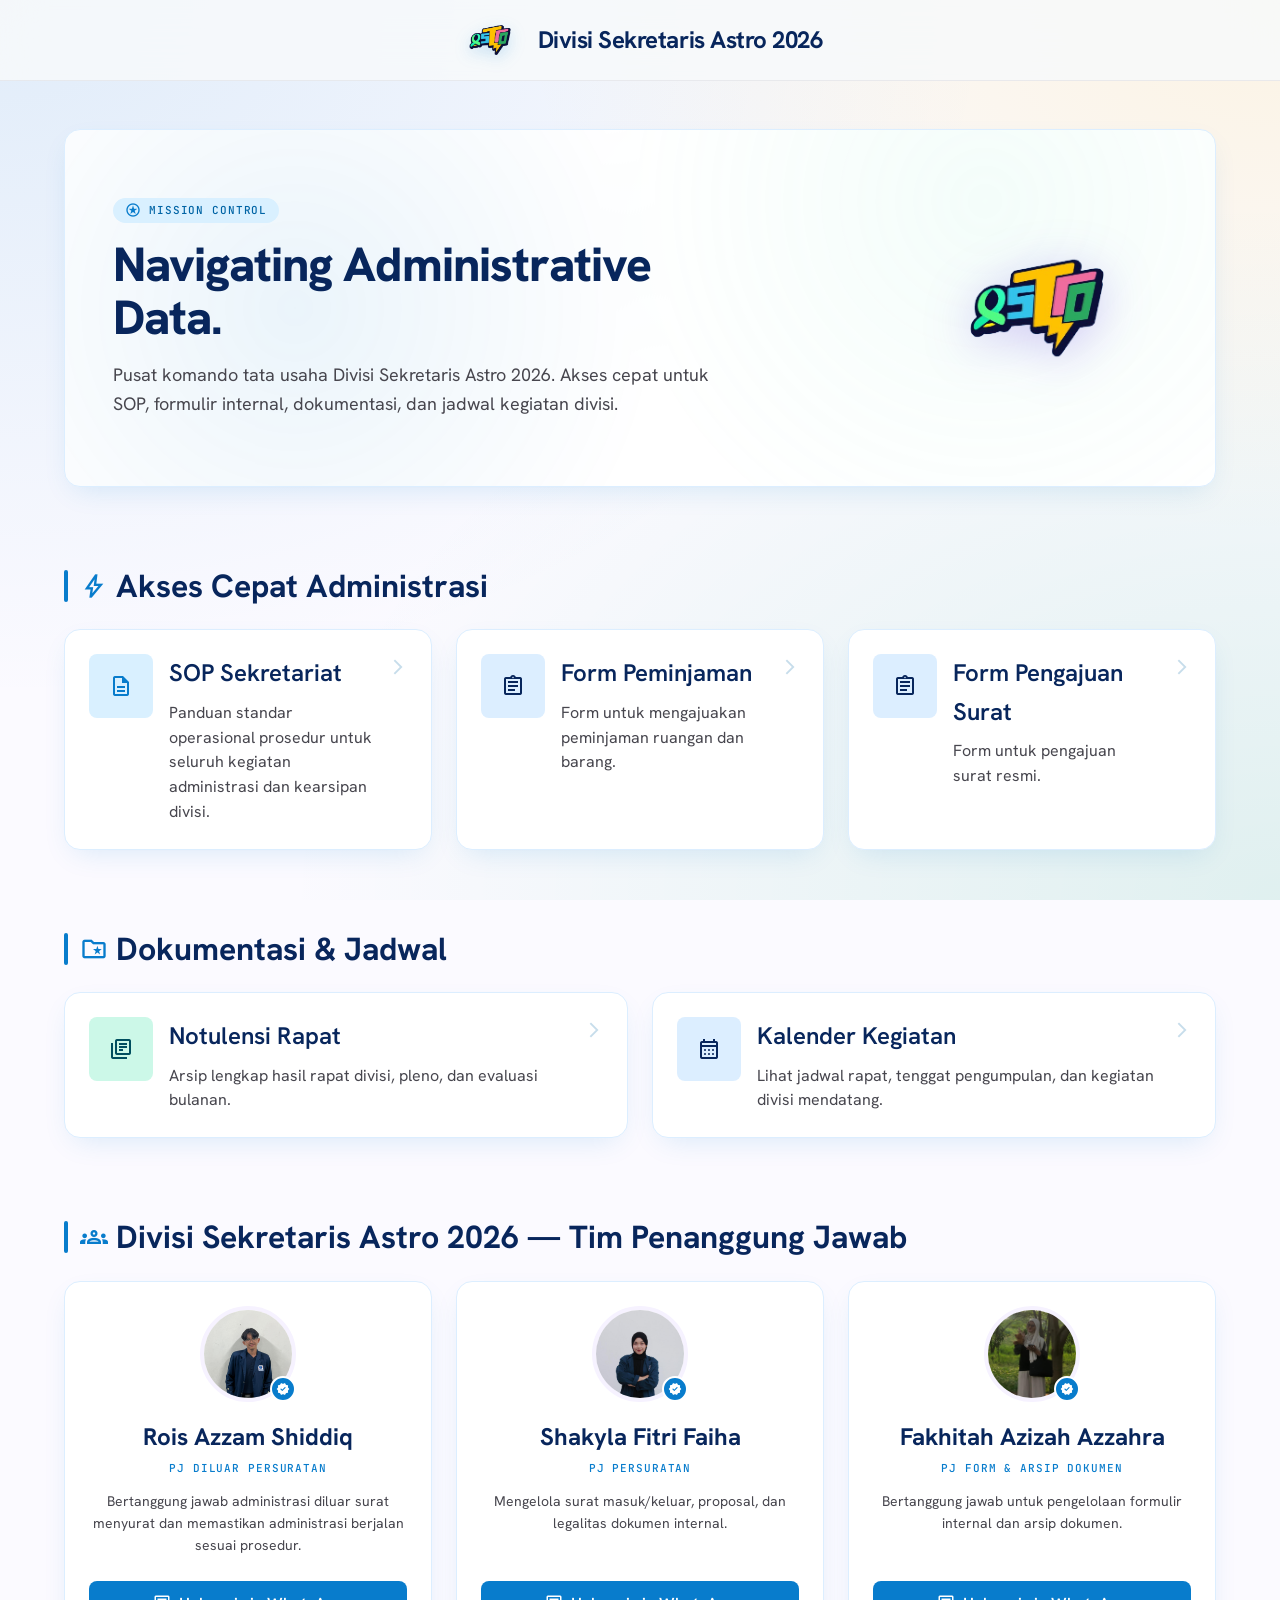
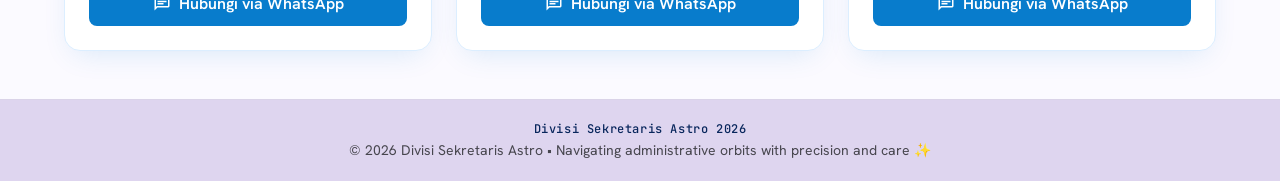
==== index.html @ 70bd90b3 "first commit" ====
<!DOCTYPE html>
<html lang="id">
<head>
  <meta charset="UTF-8">
  <meta name="viewport" content="width=device-width, initial-scale=1.0">

  <!-- SEO Meta -->
  <title>Dashboard Administrasi — Divisi Sekretaris Astro 2026</title>
  <meta name="description" content="Pusat komando tata usaha Divisi Sekretaris Astro 2026. Akses cepat untuk SOP, formulir internal, dokumentasi, dan jadwal kegiatan divisi.">
  <meta name="theme-color" content="#7047eb">

  <!-- Open Graph -->
  <meta property="og:title" content="Dashboard Administrasi — Divisi Sekretaris Astro 2026">
  <meta property="og:description" content="Pusat komando tata usaha Divisi Sekretaris Astro 2026.">
  <meta property="og:type" content="website">

  <!-- Google Fonts -->
  <link rel="preconnect" href="https://fonts.googleapis.com">
  <link rel="preconnect" href="https://fonts.gstatic.com" crossorigin>
  <link href="https://fonts.googleapis.com/css2?family=Hanken+Grotesk:wght@400;500;600;700;800&family=JetBrains+Mono:wght@500&display=swap" rel="stylesheet">
  <link href="https://fonts.googleapis.com/css2?family=Material+Symbols+Outlined:opsz,wght,FILL,GRAD@20..48,100..700,0..1,-50..200&display=swap" rel="stylesheet">

  <!-- Stylesheet -->
  <link rel="stylesheet" href="assets/css/style.css">
</head>
<body>

  <!-- ============================================================
       NAVBAR
       ============================================================ -->
  <header id="navbar" class="navbar" role="banner">
    <div class="navbar__inner">

      <!-- Brand -->
      <a href="#" class="navbar__brand" aria-label="Divisi Sekretaris Astro 2026 — Home">
        <img class="navbar__brand-logo" src="images/logo%20astro%20trans.png" alt="Logo Astro">
        <span class="navbar__brand-name">Divisi Sekretaris Astro 2026</span>
      </a>

    </div>

  </header>


  <!-- ============================================================
       MAIN CONTENT
       ============================================================ -->
  <main class="main-content" id="main-content">

    <!-- ----------------------------------------------------------
         SECTION 1: HERO BANNER
         ---------------------------------------------------------- -->
    <section id="hero" class="hero reveal" aria-labelledby="hero-title">
      <!-- Decorative Background -->
      <div class="hero__bg-pattern" aria-hidden="true"></div>

      <!-- Text Content -->
      <div class="hero__content">
        <div class="hero__chip" aria-hidden="true">
          <span class="material-symbols-outlined">stars</span>
          <span class="hero__chip-text">Mission Control</span>
        </div>

        <h1 id="hero-title" class="hero__title">
          Navigating Administrative Data.
        </h1>

        <p class="hero__desc">
          Pusat komando tata usaha Divisi Sekretaris Astro 2026. Akses cepat untuk SOP,
          formulir internal, dokumentasi, dan jadwal kegiatan divisi.
        </p>
      </div>

      <!-- Decorative Illustration -->
      <div class="hero__image-wrapper" aria-hidden="true">
        <img
          src="images/logo%20astro%20trans.png"
          alt="Ilustrasi kabinet arsip futuristik dengan aksen ungu dan cyan"
          width="400"
          height="400"
        >
      </div>
    </section>


    <!-- ----------------------------------------------------------
         SECTION 2: QUICK ACCESS (Akses Cepat Administrasi)
         ---------------------------------------------------------- -->
    <section id="quick-access" aria-labelledby="quick-access-title">
      <div class="section-header reveal">
        <div class="section-line" aria-hidden="true"></div>
        <h2 id="quick-access-title" class="section-title">
          <span class="material-symbols-outlined section-icon" aria-hidden="true">bolt</span>
          Akses Cepat Administrasi
        </h2>
      </div>

      <div class="grid-3 reveal-stagger">

        <!-- Card: SOP Sekretariat -->
        <a
          id="card-sop"
          href="https://docs.google.com/document/d/11LgdM4YKsSl1xtKojL9pw4CxU6KqxnIM69tNo4jZIQ0/edit?usp=drive_link"
          class="glass-card quick-access__card reveal"
          aria-label="Buka SOP Sekretariat — panduan standar operasional prosedur"
        >
          <div class="icon-box icon-box-lg icon-box-purple" aria-hidden="true">
            <span class="material-symbols-outlined">description</span>
          </div>
          <div class="card-text">
            <h3 class="card-title">SOP Sekretariat</h3>
            <p class="card-desc">
              Panduan standar operasional prosedur untuk seluruh kegiatan administrasi
              dan kearsipan divisi.
            </p>
          </div>
          <span class="material-symbols-outlined card-arrow" aria-hidden="true">arrow_forward_ios</span>
        </a>

        <!-- Card: Formulir Internal -->
        <a
          id="card-forms"
          href="https://docs.google.com/forms/d/e/1FAIpQLSfppJyRRmmrPEbHN0Blx7syYmwjp7g-tctSmwbfHritn89O6g/viewform?usp=dialog"
          class="glass-card quick-access__card reveal"
          aria-label="Buka Formulir Internal — template formulir pengajuan dana dan persuratan"
        >
          <div class="icon-box icon-box-lg icon-box-lavender" aria-hidden="true">
            <span class="material-symbols-outlined">assignment</span>
          </div>
          <div class="card-text">
            <h3 class="card-title">Form Peminjaman</h3>
            <p class="card-desc">
              Form untuk mengajuakan peminjaman ruangan dan barang.
            </p>
          </div>
          <span class="material-symbols-outlined card-arrow" aria-hidden="true">arrow_forward_ios</span>
        </a>

        <a
          id="card-forms"
          href="https://docs.google.com/forms/d/e/1FAIpQLSfuPeuXYXEUirnykCm6wcbhS-tPKCIIwfPWo1d-4jchmznWcg/viewform?usp=publish-editor"
          class="glass-card quick-access__card reveal"
          aria-label="Buka Formulir Internal — template formulir pengajuan dana dan persuratan"
        >
          <div class="icon-box icon-box-lg icon-box-lavender" aria-hidden="true">
            <span class="material-symbols-outlined">assignment</span>
          </div>
          <div class="card-text">
            <h3 class="card-title">Form Pengajuan Surat</h3>
            <p class="card-desc">
              Form untuk pengajuan surat resmi.
            </p>
          </div>
          <span class="material-symbols-outlined card-arrow" aria-hidden="true">arrow_forward_ios</span>
        </a>

      </div>
    </section>


    <!-- ----------------------------------------------------------
         SECTION 3: DOKUMENTASI & JADWAL
         ---------------------------------------------------------- -->
    <section id="dokumentasi" aria-labelledby="dokumentasi-title">
      <div class="section-header reveal">
        <div class="section-line" aria-hidden="true"></div>
        <h2 id="dokumentasi-title" class="section-title">
          <span class="material-symbols-outlined section-icon" aria-hidden="true">folder_special</span>
          Dokumentasi &amp; Jadwal
        </h2>
      </div>

      <div class="grid-2 reveal-stagger">

        <!-- Notulensi Card -->
        <a
          id="card-notulensi"
          href="https://drive.google.com/drive/folders/10aBeDuEYL88uLtcIt7-J5j1_qvoX8Cja?usp=sharing"
          class="glass-card quick-access__card reveal"
          aria-label="Buka Notulensi Rapat di Google Drive"
        >
          <div class="icon-box icon-box-lg icon-box-teal" aria-hidden="true">
            <span class="material-symbols-outlined">library_books</span>
          </div>

          <div class="card-text">
            <h3 class="card-title">Notulensi Rapat</h3>
            <p class="card-desc">
              Arsip lengkap hasil rapat divisi, pleno, dan evaluasi bulanan.
            </p>
          </div>

          <span class="material-symbols-outlined card-arrow" aria-hidden="true">arrow_forward_ios</span>
        </a>

        <!-- Calendar Card -->
        <a
          id="card-calendar"
          href="https://drive.google.com/drive/folders/1xVrS3K7zp_4k-TYTXbSgyYBNEh5CtgHF?usp=drive_link"
          class="glass-card quick-access__card reveal"
          aria-label="Buka Kalender Kegiatan"
        >
          <div class="icon-box icon-box-lg icon-box-lavender" aria-hidden="true">
            <span class="material-symbols-outlined">calendar_month</span>
          </div>
          <div class="card-text">
            <h3 class="card-title">Kalender Kegiatan</h3>
            <p class="card-desc">Lihat jadwal rapat, tenggat pengumpulan, dan kegiatan divisi mendatang.</p>
          </div>
          <span class="material-symbols-outlined card-arrow" aria-hidden="true">arrow_forward_ios</span>
        </a>

      </div>
    </section>


    <!-- ----------------------------------------------------------
         SECTION 4: TIM PENANGGUNG JAWAB
         ---------------------------------------------------------- -->
    <section id="tim" aria-labelledby="tim-title">
      <div class="section-header reveal">
        <div class="section-line" aria-hidden="true"></div>
        <h2 id="tim-title" class="section-title">
          <span class="material-symbols-outlined section-icon" aria-hidden="true">groups</span>
          Divisi Sekretaris Astro 2026 — Tim Penanggung Jawab
        </h2>
      </div>

      <div class="grid-3 reveal-stagger">

        <!-- PIC 1: Rois -->
        <article id="pic-rois" class="glass-card pic-card reveal" aria-label="Profil Rois — PJ diluar Persuratan">
          <div class="pic-card__avatar-wrapper">
            <div class="pic-card__avatar">
              <img
                src="images/foto/rois.jpg"
                alt="Foto profil Rois, PJ diluar Persuratan"
                width="96"
                height="96"
              >
            </div>
            <div class="pic-card__verified-badge" aria-label="Terverifikasi">
              <span class="material-symbols-outlined" aria-hidden="true">verified</span>
            </div>
          </div>
          <h3 class="pic-card__name">Rois Azzam Shiddiq</h3>
          <p class="pic-card__role">PJ diluar Persuratan</p>
          <p class="pic-card__desc">
            Bertanggung jawab administrasi diluar surat menyurat dan memastikan administrasi berjalan sesuai prosedur.
          </p>
          <button
            class="btn-primary"
            data-whatsapp="62895412276357"
            data-name="Rois Azzam Shiddiq"
            aria-label="Hubungi Rois Azzam Shiddiq via WhatsApp"
          >
            <span class="material-symbols-outlined" aria-hidden="true">chat</span>
            Hubungi via WhatsApp
          </button>
        </article>

        <!-- PIC 2: shakyla -->
        <article id="pic-shakyla" class="glass-card pic-card reveal" aria-label="Profil Shakyla — PJ Persuratan">
          <div class="pic-card__avatar-wrapper">
            <div class="pic-card__avatar">
              <img
                src="images/foto/shakyla.jpeg"
                alt="Foto profil Shakyla, PJ Persuratan"
                width="96"
                height="96"
              >
            </div>
            <div class="pic-card__verified-badge" aria-label="Terverifikasi">
              <span class="material-symbols-outlined" aria-hidden="true">verified</span>
            </div>
          </div>
          <h3 class="pic-card__name">Shakyla Fitri Faiha</h3>
          <p class="pic-card__role">PJ Persuratan</p>
          <p class="pic-card__desc">
            Mengelola surat masuk/keluar, proposal, dan legalitas dokumen internal.
          </p>
          <button
            class="btn-primary"
            data-whatsapp="6287769726656"
            data-name="Shakyla Fitri Faiha"
            aria-label="Hubungi Shakyla Fitri Faiha via WhatsApp"
          >
            <span class="material-symbols-outlined" aria-hidden="true">chat</span>
            Hubungi via WhatsApp
          </button>
        </article>

        <!-- PIC 3: fahita -->
        <article id="pic-fahita" class="glass-card pic-card reveal" aria-label="Profil Fakhitah — PJ Form & Arsip Dokumen">
          <div class="pic-card__avatar-wrapper">
            <div class="pic-card__avatar">
              <img
                src="images/foto/fakhitah.png"
                alt="Foto profil Fakhitah, PJ Form & Arsip Dokumen"
                width="96"
                height="96"
              >
            </div>
            <div class="pic-card__verified-badge" aria-label="Terverifikasi">
              <span class="material-symbols-outlined" aria-hidden="true">verified</span>
            </div>
          </div>
          <h3 class="pic-card__name">Fakhitah Azizah Azzahra</h3>
          <p class="pic-card__role">PJ Form & Arsip Dokumen</p>
          <p class="pic-card__desc">
            Bertanggung jawab untuk pengelolaan formulir internal dan arsip dokumen.
          </p>
          <button
            class="btn-primary"
            data-whatsapp="6289695911149"
            data-name="Fakhitah Azizah Azzahra"
            aria-label="Hubungi Fakhitah Azizah Azzahra via WhatsApp"
          >
            <span class="material-symbols-outlined" aria-hidden="true">chat</span>
            Hubungi via WhatsApp
          </button>
        </article>

      </div>
    </section>

  </main><!-- /main-content -->


  <!-- ============================================================
       FOOTER
       ============================================================ -->
  <footer class="footer" role="contentinfo">
    <div class="footer__inner">
      <div>
        <p class="footer__brand-name">Divisi Sekretaris Astro 2026</p>
        <p class="footer__tagline">
          &copy; 2026 Divisi Sekretaris Astro &bull;
          Navigating administrative orbits with precision and care ✨
        </p>
      </div>

    </div>
  </footer>


  <!-- JavaScript -->
  <script src="assets/js/main.js"></script>
</body>
</html>
---- assets/css/style.css ----
/* ============================================================
   Sekreastro App — Main Stylesheet
   Divisi Sekretaris Astro 2026
   ============================================================ */

/* ----------------------------------------------------------
   1. GOOGLE FONTS
   ---------------------------------------------------------- */
@import url('https://fonts.googleapis.com/css2?family=Hanken+Grotesk:wght@400;500;600;700;800&family=JetBrains+Mono:wght@500&display=swap');
@import url('https://fonts.googleapis.com/css2?family=Material+Symbols+Outlined:opsz,wght,FILL,GRAD@20..48,100..700,0..1,-50..200&display=swap');

/* ----------------------------------------------------------
   2. CSS CUSTOM PROPERTIES (Design Tokens)
   ---------------------------------------------------------- */
:root {
  /* Color Palette */
  --color-primary:                 #08265c;
  --color-primary-fixed:           #dceeff;
  --color-primary-fixed-dim:       #b9ddff;
  --color-on-primary:              #ffffff;
  --color-primary-container:       #1a1b3b;
  --color-on-primary-container:    #8283a9;
  --color-on-primary-fixed:        #171838;
  --color-on-primary-fixed-variant:#434466;

  --color-secondary:               #087ccc;
  --color-secondary-fixed:         #d9f0ff;
  --color-secondary-fixed-dim:     #afe1ff;
  --color-on-secondary:            #ffffff;
  --color-secondary-container:     #1f9fe8;
  --color-on-secondary-container:  #fffbff;
  --color-on-secondary-fixed:      #00345b;
  --color-on-secondary-fixed-variant: #0064a5;

  --color-tertiary:                #009d71;
  --color-tertiary-fixed:          #ccf8e8;
  --color-tertiary-fixed-dim:      #76e9c3;
  --color-on-tertiary:             #ffffff;
  --color-tertiary-container:      #00222b;
  --color-on-tertiary-container:   #007a58;
  --color-on-tertiary-fixed:       #001f27;
  --color-on-tertiary-fixed-variant:#004e5f;

  --color-error:                   #ba1a1a;
  --color-error-container:         #ffdad6;
  --color-on-error:                #ffffff;
  --color-on-error-container:      #93000a;

  --color-background:              #fbfaff;
  --color-on-background:           #191c1e;
  --color-surface:                 #fbfaff;
  --color-surface-dim:             #d8dadc;
  --color-surface-bright:          #f7f9fb;
  --color-surface-container-lowest:#ffffff;
  --color-surface-container-low:   #f6f2ff;
  --color-surface-container:       #eee9fa;
  --color-surface-container-high:  #e7e1f5;
  --color-surface-container-highest:#ded5ef;
  --color-on-surface:              #191c1e;
  --color-on-surface-variant:      #47464e;
  --color-inverse-surface:         #2d3133;
  --color-inverse-on-surface:      #eff1f3;
  --color-surface-tint:            #087ccc;
  --color-surface-variant:         #e2edf5;

  --color-outline:                 #77767e;
  --color-outline-variant:         #c7ddeb;
  --color-inverse-primary:         #c3c3ec;

  /* Typography */
  --font-sans:  'Hanken Grotesk', sans-serif;
  --font-mono:  'JetBrains Mono', monospace;

  /* Font Sizes */
  --text-xs:     11px;
  --text-sm:     12px;
  --text-base:   14px;
  --text-md:     16px;
  --text-lg:     18px;
  --text-xl:     24px;
  --text-2xl:    32px;
  --text-3xl:    40px;
  --text-4xl:    48px;

  /* Spacing */
  --space-1:   4px;
  --space-2:   8px;
  --space-3:   12px;
  --space-4:   16px;
  --space-5:   20px;
  --space-6:   24px;
  --space-8:   32px;
  --space-10:  40px;
  --space-12:  48px;
  --space-16:  64px;
  --space-20:  80px;

  /* Border Radius */
  --radius-sm:   4px;
  --radius-md:   8px;
  --radius-lg:   12px;
  --radius-xl:   16px;
  --radius-2xl:  24px;
  --radius-full: 9999px;

  /* Transitions */
  --transition-fast:   0.15s ease;
  --transition-normal: 0.3s ease;
  --transition-slow:   0.5s ease;

  /* Shadows */
  --color-accent:                  #ffc21c;
  --shadow-sm:  0 2px 8px -2px rgba(8, 124, 204, 0.10);
  --shadow-md:  0 10px 30px -10px rgba(8, 124, 204, 0.16);
  --shadow-lg:  0 15px 35px -10px rgba(8, 124, 204, 0.25);
  --shadow-glow: 0 0 22px rgba(0, 157, 113, 0.28);
}

/* ----------------------------------------------------------
   3. CSS RESET & BASE
   ---------------------------------------------------------- */
*, *::before, *::after {
  box-sizing: border-box;
  margin: 0;
  padding: 0;
}

html {
  scroll-behavior: smooth;
  -webkit-text-size-adjust: 100%;
}

body {
  font-family: var(--font-sans);
  font-size: var(--text-md);
  line-height: 1.6;
  color: var(--color-on-surface);
  background-color: var(--color-background);
  background-image:
    radial-gradient(at 0% 0%, rgba(8, 124, 204, 0.11) 0px, transparent 55%),
    radial-gradient(at 100% 100%, rgba(0, 157, 113, 0.11) 0px, transparent 55%),
    radial-gradient(at 100% 0%, rgba(255, 194, 28, 0.12) 0px, transparent 42%);
  background-attachment: fixed;
  min-height: 100vh;
  display: flex;
  flex-direction: column;
  -webkit-font-smoothing: antialiased;
  -moz-osx-font-smoothing: grayscale;
}

img {
  display: block;
  max-width: 100%;
}

a {
  text-decoration: none;
  color: inherit;
}

ul, ol { list-style: none; }

button {
  font-family: inherit;
  cursor: pointer;
  border: none;
  background: none;
}

/* ----------------------------------------------------------
   4. LAYOUT UTILITIES
   ---------------------------------------------------------- */
.container {
  width: 100%;
  max-width: 1440px;
  margin-inline: auto;
  padding-inline: var(--space-4);
}

@media (min-width: 768px) {
  .container { padding-inline: var(--space-16); }
}

.flex        { display: flex; }
.flex-col    { flex-direction: column; }
.items-center { align-items: center; }
.items-start  { align-items: flex-start; }
.justify-between { justify-content: space-between; }
.justify-center  { justify-content: center; }
.flex-grow   { flex-grow: 1; }
.flex-shrink-0 { flex-shrink: 0; }

.grid-2 {
  display: grid;
  grid-template-columns: 1fr;
  gap: var(--space-6);
}

.grid-3 {
  display: grid;
  grid-template-columns: 1fr;
  gap: var(--space-6);
}

.grid-doc {
  display: grid;
  grid-template-columns: 1fr;
  gap: var(--space-6);
}

@media (min-width: 640px) {
  .grid-3 { grid-template-columns: repeat(2, 1fr); }
}

@media (min-width: 768px) {
  .grid-2 { grid-template-columns: repeat(2, 1fr); }
}

@media (min-width: 1024px) {
  .grid-3     { grid-template-columns: repeat(3, 1fr); }
  .grid-doc   { grid-template-columns: 1fr 2fr; }
}

/* ----------------------------------------------------------
   5. MATERIAL SYMBOLS
   ---------------------------------------------------------- */
.material-symbols-outlined {
  font-family: 'Material Symbols Outlined';
  font-weight: normal;
  font-style: normal;
  font-size: 24px;
  display: inline-block;
  line-height: 1;
  text-transform: none;
  letter-spacing: normal;
  word-wrap: normal;
  white-space: nowrap;
  direction: ltr;
  -webkit-font-feature-settings: 'liga';
  font-feature-settings: 'liga';
  font-variation-settings: 'FILL' 0, 'wght' 400, 'GRAD' 0, 'opsz' 24;
  vertical-align: middle;
}

/* ----------------------------------------------------------
   6. GLASS CARD COMPONENT
   ---------------------------------------------------------- */
.glass-card {
  background-color: var(--color-surface-container-lowest);
  border: 1px solid var(--color-primary-fixed);
  border-radius: var(--radius-xl);
  box-shadow: var(--shadow-md);
  transition: transform var(--transition-normal),
              border-color var(--transition-normal),
              box-shadow var(--transition-normal);
}

.glass-card:hover {
  transform: translateY(-4px);
  border-color: var(--color-tertiary-fixed-dim);
  box-shadow: var(--shadow-lg), var(--shadow-glow);
}

/* ----------------------------------------------------------
   7. BUTTON COMPONENTS
   ---------------------------------------------------------- */
.btn-primary {
  display: inline-flex;
  align-items: center;
  justify-content: center;
  gap: var(--space-2);
  padding: var(--space-3) var(--space-4);
  border-radius: var(--radius-md);
  font-family: var(--font-sans);
  font-size: var(--text-md);
  font-weight: 600;
  color: var(--color-on-secondary);
  background-color: var(--color-secondary);
  transition: box-shadow var(--transition-normal),
              opacity var(--transition-fast);
  width: 100%;
  position: relative;
  overflow: hidden;
}

.btn-primary:hover {
  box-shadow: 0 0 20px rgba(94, 57, 224, 0.55);
  opacity: 0.9;
}

.btn-primary .material-symbols-outlined {
  font-size: 18px;
}

.btn-icon {
  display: inline-flex;
  align-items: center;
  justify-content: center;
  width: 40px;
  height: 40px;
  border-radius: var(--radius-full);
  color: var(--color-on-surface-variant);
  transition: background-color var(--transition-fast);
}

.btn-icon:hover {
  background-color: rgba(26, 27, 59, 0.08);
}

/* ----------------------------------------------------------
   8. SECTION HEADER COMPONENT
   ---------------------------------------------------------- */
.section-header {
  display: flex;
  align-items: center;
  gap: var(--space-3);
  margin-bottom: var(--space-6);
}

.section-line {
  width: 4px;
  height: 32px;
  background-color: var(--color-secondary);
  border-radius: 2px;
  flex-shrink: 0;
}

.section-title {
  font-size: var(--text-xl);
  font-weight: 700;
  color: var(--color-primary);
  display: flex;
  align-items: center;
  gap: var(--space-2);
  line-height: 1.2;
}

@media (min-width: 768px) {
  .section-title { font-size: var(--text-2xl); }
}

.section-icon {
  color: var(--color-secondary);
  font-size: 28px !important;
}

/* ----------------------------------------------------------
   9. BADGE / TAG COMPONENT
   ---------------------------------------------------------- */
.badge {
  display: inline-flex;
  align-items: center;
  padding: 2px 8px;
  border-radius: var(--radius-sm);
  font-family: var(--font-mono);
  font-size: var(--text-xs);
  font-weight: 500;
  letter-spacing: 0.05em;
}

.badge-mandatory {
  background-color: var(--color-secondary-fixed);
  color: var(--color-on-secondary-fixed-variant);
}

.badge-deadline {
  background-color: var(--color-error-container);
  color: var(--color-on-error-container);
}

.badge-drive {
  background-color: var(--color-surface-container-high);
  color: var(--color-on-surface-variant);
  font-size: var(--text-xs);
}

/* ----------------------------------------------------------
   10. ICON BOX COMPONENT
   ---------------------------------------------------------- */
.icon-box {
  display: flex;
  align-items: center;
  justify-content: center;
  border-radius: var(--radius-md);
  flex-shrink: 0;
  transition: background-color var(--transition-normal);
}

.icon-box-lg {
  width: 64px;
  height: 64px;
}

.icon-box-md {
  width: 48px;
  height: 48px;
}

.icon-box-purple {
  background-color: var(--color-secondary-fixed);
}

.icon-box-purple .material-symbols-outlined { color: var(--color-secondary); }

.icon-box-lavender {
  background-color: var(--color-primary-fixed);
}

.icon-box-lavender .material-symbols-outlined { color: var(--color-primary); }

.icon-box-teal {
  background-color: var(--color-tertiary-fixed);
}

.icon-box-teal .material-symbols-outlined { color: var(--color-on-tertiary-fixed-variant); }

/* ----------------------------------------------------------
   11. NAVBAR
   ---------------------------------------------------------- */
.navbar {
  position: sticky;
  top: 0;
  z-index: 100;
  width: 100%;
  background-color: rgba(247, 249, 251, 0.85);
  backdrop-filter: blur(20px);
  -webkit-backdrop-filter: blur(20px);
  border-bottom: 1px solid rgba(200, 197, 206, 0.3);
  transition: box-shadow var(--transition-normal);
}

.navbar.scrolled {
  box-shadow: 0 4px 20px -4px rgba(94, 57, 224, 0.12);
}

.navbar__inner {
  display: flex;
  align-items: center;
  justify-content: center;
  padding-block: var(--space-4);
  padding-inline: var(--space-4);
}

@media (min-width: 768px) {
  .navbar__inner { padding-inline: var(--space-16); }
}

.navbar__brand {
  display: flex;
  align-items: center;
  gap: var(--space-4);
}

.navbar__brand-logo {
  width: 64px;
  height: 48px;
  object-fit: cover;
  object-position: center;
  filter: drop-shadow(0 5px 8px rgba(8, 124, 204, 0.18));
}

.navbar__brand-name {
  font-size: var(--text-xl);
  font-weight: 700;
  color: var(--color-primary);
  letter-spacing: -0.02em;
  line-height: 1;
}

/* Desktop Nav */
.navbar__nav {
  display: none;
  align-items: center;
  gap: var(--space-6);
}

@media (min-width: 768px) {
  .navbar__nav { display: flex; }
}

.navbar__nav-link {
  font-size: var(--text-md);
  font-weight: 500;
  color: var(--color-on-surface-variant);
  padding: var(--space-1) var(--space-2);
  border-radius: var(--radius-md);
  transition: color var(--transition-fast),
              background-color var(--transition-fast);
  position: relative;
}

.navbar__nav-link:hover {
  color: var(--color-primary);
  background-color: rgba(26, 27, 59, 0.05);
}

.navbar__nav-link.active {
  color: var(--color-secondary);
  font-weight: 600;
}

.navbar__nav-link.active::after {
  content: '';
  position: absolute;
  bottom: -4px;
  left: 0;
  right: 0;
  height: 2px;
  background-color: var(--color-secondary);
  border-radius: 2px;
}

/* Navbar Actions */
.navbar__actions {
  display: flex;
  align-items: center;
  gap: var(--space-2);
}

.navbar__avatar {
  width: 40px;
  height: 40px;
  border-radius: var(--radius-full);
  overflow: hidden;
  border: 2px solid var(--color-primary-fixed);
  margin-left: var(--space-2);
  flex-shrink: 0;
}

.navbar__avatar img {
  width: 100%;
  height: 100%;
  object-fit: cover;
}

/* Mobile Hamburger */
.navbar__hamburger {
  display: flex;
  flex-direction: column;
  gap: 5px;
  cursor: pointer;
  padding: var(--space-2);
}

@media (min-width: 768px) {
  .navbar__hamburger { display: none; }
}

.navbar__hamburger span {
  display: block;
  width: 22px;
  height: 2px;
  background-color: var(--color-on-surface);
  border-radius: 2px;
  transition: transform var(--transition-normal),
              opacity var(--transition-normal);
}

.navbar__hamburger.open span:nth-child(1) { transform: translateY(7px) rotate(45deg); }
.navbar__hamburger.open span:nth-child(2) { opacity: 0; }
.navbar__hamburger.open span:nth-child(3) { transform: translateY(-7px) rotate(-45deg); }

/* Mobile Nav Drawer */
.navbar__mobile-menu {
  display: none;
  flex-direction: column;
  gap: var(--space-1);
  padding: var(--space-4);
  border-top: 1px solid var(--color-outline-variant);
  background-color: var(--color-surface-container-lowest);
}

.navbar__mobile-menu.open { display: flex; }

.navbar__mobile-menu a {
  font-size: var(--text-md);
  font-weight: 500;
  color: var(--color-on-surface-variant);
  padding: var(--space-3) var(--space-4);
  border-radius: var(--radius-md);
  transition: background-color var(--transition-fast), color var(--transition-fast);
}

.navbar__mobile-menu a:hover,
.navbar__mobile-menu a.active {
  background-color: var(--color-secondary-fixed);
  color: var(--color-secondary);
}

/* ----------------------------------------------------------
   12. MAIN CONTENT
   ---------------------------------------------------------- */
.main-content {
  flex-grow: 1;
  width: 100%;
  max-width: 1440px;
  margin-inline: auto;
  padding-inline: var(--space-4);
  padding-block: var(--space-12);
  display: flex;
  flex-direction: column;
  gap: var(--space-20);
}

@media (min-width: 768px) {
  .main-content { padding-inline: var(--space-16); }
}

/* ----------------------------------------------------------
   13. HERO BANNER SECTION
   ---------------------------------------------------------- */
.hero {
  position: relative;
  background-color: var(--color-surface-container-lowest);
  border: 1px solid var(--color-primary-fixed);
  border-radius: var(--radius-xl);
  padding: var(--space-12);
  display: flex;
  align-items: center;
  justify-content: space-between;
  gap: var(--space-12);
  overflow: hidden;
  box-shadow: var(--shadow-md);
}

.hero__bg-pattern {
  position: absolute;
  inset: 0;
  opacity: 0.08;
  pointer-events: none;
  background-image:
    radial-gradient(circle at 20% 50%, var(--color-secondary) 0%, transparent 40%),
    radial-gradient(circle at 80% 20%, var(--color-tertiary-fixed-dim) 0%, transparent 40%);
  z-index: 0;
}

.hero__content {
  position: relative;
  z-index: 1;
  max-width: 600px;
}

.hero__chip {
  display: inline-flex;
  align-items: center;
  gap: var(--space-2);
  background-color: var(--color-secondary-fixed);
  color: var(--color-on-secondary-fixed-variant);
  padding: var(--space-1) var(--space-3);
  border-radius: var(--radius-full);
  margin-bottom: var(--space-4);
}

.hero__chip .material-symbols-outlined {
  font-size: 16px !important;
  color: var(--color-secondary);
}

.hero__chip-text {
  font-family: var(--font-mono);
  font-size: var(--text-xs);
  font-weight: 500;
  letter-spacing: 0.08em;
  text-transform: uppercase;
}

.hero__title {
  font-size: clamp(28px, 4vw, var(--text-4xl));
  font-weight: 800;
  color: var(--color-primary);
  line-height: 1.1;
  letter-spacing: -0.02em;
  margin-bottom: var(--space-4);
}

.hero__desc {
  font-size: var(--text-lg);
  line-height: 1.6;
  color: var(--color-on-surface-variant);
}

.hero__image-wrapper {
  position: relative;
  z-index: 1;
  flex-shrink: 0;
  width: 260px;
  height: 260px;
  display: none;
}

@media (min-width: 768px) {
  .hero__image-wrapper { display: block; }
}

.hero__image-wrapper img {
  width: 100%;
  height: 100%;
  object-fit: contain;
  filter: drop-shadow(0 8px 24px rgba(94, 57, 224, 0.25));
  animation: float 6s ease-in-out infinite;
}

@keyframes float {
  0%, 100% { transform: translateY(0px); }
  50%       { transform: translateY(-12px); }
}

/* ----------------------------------------------------------
   14. QUICK ACCESS SECTION
   ---------------------------------------------------------- */
.quick-access__card {
  display: flex;
  align-items: flex-start;
  gap: var(--space-4);
  padding: var(--space-6);
  cursor: pointer;
}

.quick-access__card .card-text { flex-grow: 1; }

.quick-access__card .card-title {
  font-size: var(--text-xl);
  font-weight: 600;
  color: var(--color-primary);
  margin-bottom: var(--space-2);
  transition: color var(--transition-fast);
}

.quick-access__card:hover .card-title {
  color: var(--color-secondary);
}

.quick-access__card:hover .icon-box-purple {
  background-color: var(--color-secondary);
}

.quick-access__card:hover .icon-box-purple .material-symbols-outlined {
  color: var(--color-on-secondary);
}

.quick-access__card:hover .icon-box-lavender {
  background-color: var(--color-primary);
}

.quick-access__card:hover .icon-box-lavender .material-symbols-outlined {
  color: var(--color-on-primary);
}

.card-desc {
  font-size: var(--text-md);
  color: var(--color-on-surface-variant);
  line-height: 1.55;
}

.card-arrow {
  font-size: 18px !important;
  color: var(--color-outline-variant);
  margin-top: var(--space-1);
  flex-shrink: 0;
  transition: color var(--transition-fast), transform var(--transition-fast);
}

.glass-card:hover .card-arrow {
  color: var(--color-tertiary-fixed-dim);
  transform: translateX(4px);
}

/* ----------------------------------------------------------
   15. DOCUMENTATION & SCHEDULE SECTION
   ---------------------------------------------------------- */
.notulensi-card {
  padding: var(--space-6);
  display: flex;
  align-items: flex-start;
  gap: var(--space-4);
  cursor: pointer;
}

.notulensi-card__body {
  flex-grow: 1;
}

.notulensi-card__header {
  display: flex;
  align-items: center;
  justify-content: space-between;
  margin-bottom: var(--space-2);
}

.notulensi-card__title {
  font-size: var(--text-xl);
  font-weight: 600;
  color: var(--color-primary);
  transition: color var(--transition-fast);
}

.glass-card:hover .notulensi-card__title { color: var(--color-secondary); }

.notulensi-card__desc {
  font-size: var(--text-md);
  color: var(--color-on-surface-variant);
  line-height: 1.55;
  margin-bottom: var(--space-4);
}

.notulensi-card__link {
  display: inline-flex;
  align-items: center;
  gap: var(--space-2);
  color: var(--color-secondary);
  font-weight: 600;
  font-size: var(--text-base);
  transition: gap var(--transition-fast);
}

.notulensi-card__link:hover { gap: var(--space-3); }

.notulensi-card__link .material-symbols-outlined { font-size: 16px !important; }

/* Calendar Card */
.calendar-card {
  padding: var(--space-6);
  display: flex;
  flex-direction: column;
  gap: var(--space-4);
}

.calendar-card__header {
  display: flex;
  align-items: center;
  justify-content: space-between;
}

.calendar-card__title-group {
  display: flex;
  align-items: center;
  gap: var(--space-4);
}

.calendar-card__title {
  font-size: var(--text-xl);
  font-weight: 600;
  color: var(--color-primary);
}

.calendar-card__view-all {
  font-family: var(--font-mono);
  font-size: var(--text-sm);
  font-weight: 500;
  color: var(--color-secondary);
  transition: text-decoration var(--transition-fast);
}

.calendar-card__view-all:hover { text-decoration: underline; }

.calendar-card__events { display: flex; flex-direction: column; gap: var(--space-3); }

.event-item {
  display: flex;
  align-items: center;
  padding: var(--space-3);
  border-radius: var(--radius-md);
  border: 1px solid transparent;
  transition: background-color var(--transition-fast), border-color var(--transition-fast);
}

.event-item:hover {
  background-color: var(--color-surface-container-low);
  border-color: rgba(200, 197, 206, 0.3);
}

.event-item__date {
  display: flex;
  flex-direction: column;
  align-items: center;
  justify-content: center;
  width: 60px;
  flex-shrink: 0;
  padding-right: var(--space-3);
  margin-right: var(--space-3);
  border-right: 1px solid rgba(200, 197, 206, 0.5);
}

.event-item__month {
  font-family: var(--font-mono);
  font-size: var(--text-xs);
  font-weight: 500;
  color: var(--color-secondary);
  text-transform: uppercase;
  letter-spacing: 0.05em;
}

.event-item__day {
  font-size: var(--text-xl);
  font-weight: 700;
  color: var(--color-primary);
  line-height: 1.1;
}

.event-item__info { flex-grow: 1; }

.event-item__title {
  font-size: var(--text-md);
  font-weight: 600;
  color: var(--color-on-surface);
}

.event-item__time {
  display: flex;
  align-items: center;
  gap: var(--space-1);
  font-family: var(--font-mono);
  font-size: var(--text-xs);
  color: var(--color-on-surface-variant);
  margin-top: var(--space-1);
}

.event-item__time .material-symbols-outlined { font-size: 14px !important; }

/* ----------------------------------------------------------
   16. TEAM SECTION
   ---------------------------------------------------------- */
.pic-card {
  padding: var(--space-6);
  display: flex;
  flex-direction: column;
  align-items: center;
  text-align: center;
}

.pic-card__avatar-wrapper {
  position: relative;
  width: 96px;
  height: 96px;
  margin-bottom: var(--space-4);
}

.pic-card__avatar {
  width: 96px;
  height: 96px;
  border-radius: var(--radius-full);
  overflow: hidden;
  border: 4px solid var(--color-surface-container-low);
}

.pic-card__avatar img {
  width: 100%;
  height: 100%;
  object-fit: cover;
}

.pic-card__verified-badge {
  position: absolute;
  bottom: 0;
  right: 0;
  width: 26px;
  height: 26px;
  background-color: var(--color-secondary);
  border-radius: var(--radius-full);
  border: 2px solid white;
  display: flex;
  align-items: center;
  justify-content: center;
}

.pic-card__verified-badge .material-symbols-outlined {
  font-size: 14px !important;
  color: white;
  font-variation-settings: 'FILL' 1;
}

.pic-card__name {
  font-size: var(--text-xl);
  font-weight: 700;
  color: var(--color-primary);
  margin-bottom: var(--space-1);
}

.pic-card__role {
  font-family: var(--font-mono);
  font-size: var(--text-xs);
  font-weight: 500;
  color: var(--color-secondary);
  text-transform: uppercase;
  letter-spacing: 0.08em;
  margin-bottom: var(--space-3);
}

.pic-card__desc {
  font-size: var(--text-base);
  color: var(--color-on-surface-variant);
  line-height: 1.6;
  flex-grow: 1;
  margin-bottom: var(--space-6);
}

/* ----------------------------------------------------------
   17. FOOTER
   ---------------------------------------------------------- */
.footer {
  background-color: var(--color-surface-container-highest);
  border-top: 1px solid rgba(200, 197, 206, 0.2);
  margin-top: auto;
}

.footer__inner {
  display: flex;
  flex-direction: column;
  align-items: center;
  gap: var(--space-2);
  padding-block: var(--space-5);
  padding-inline: var(--space-4);
  text-align: center;
}

@media (min-width: 768px) {
  .footer__inner {
    flex-direction: column;
    justify-content: center;
    align-items: center;
    padding-inline: var(--space-16);
    text-align: center;
  }
}

.footer__brand-name {
  font-family: var(--font-mono);
  font-size: var(--text-sm);
  font-weight: 500;
  color: var(--color-primary);
  letter-spacing: 0.05em;
  margin-bottom: 0;
}

.footer__tagline {
  font-size: var(--text-base);
  color: var(--color-on-surface-variant);
}

.footer__links {
  display: flex;
  gap: var(--space-6);
}

.footer__links a {
  font-size: var(--text-base);
  color: var(--color-on-surface-variant);
  transition: color var(--transition-fast);
}

.footer__links a:hover { color: var(--color-secondary); }

/* ----------------------------------------------------------
   18. SCROLL REVEAL ANIMATION
   ---------------------------------------------------------- */
.reveal {
  opacity: 0;
  transform: translateY(24px);
  transition: opacity 0.5s ease, transform 0.5s ease;
}

.reveal.visible {
  opacity: 1;
  transform: translateY(0);
}

/* Staggered delay for grid children */
.reveal-stagger > *:nth-child(1) { transition-delay: 0s; }
.reveal-stagger > *:nth-child(2) { transition-delay: 0.08s; }
.reveal-stagger > *:nth-child(3) { transition-delay: 0.16s; }

/* ----------------------------------------------------------
   19. RESPONSIVE UTILITIES
   ---------------------------------------------------------- */
@media (max-width: 767px) {
  .hero { padding: var(--space-8); }
  .hero__title { font-size: 26px; }
  .hero__desc { font-size: var(--text-md); }
  .main-content { gap: var(--space-12); padding-block: var(--space-8); }
}
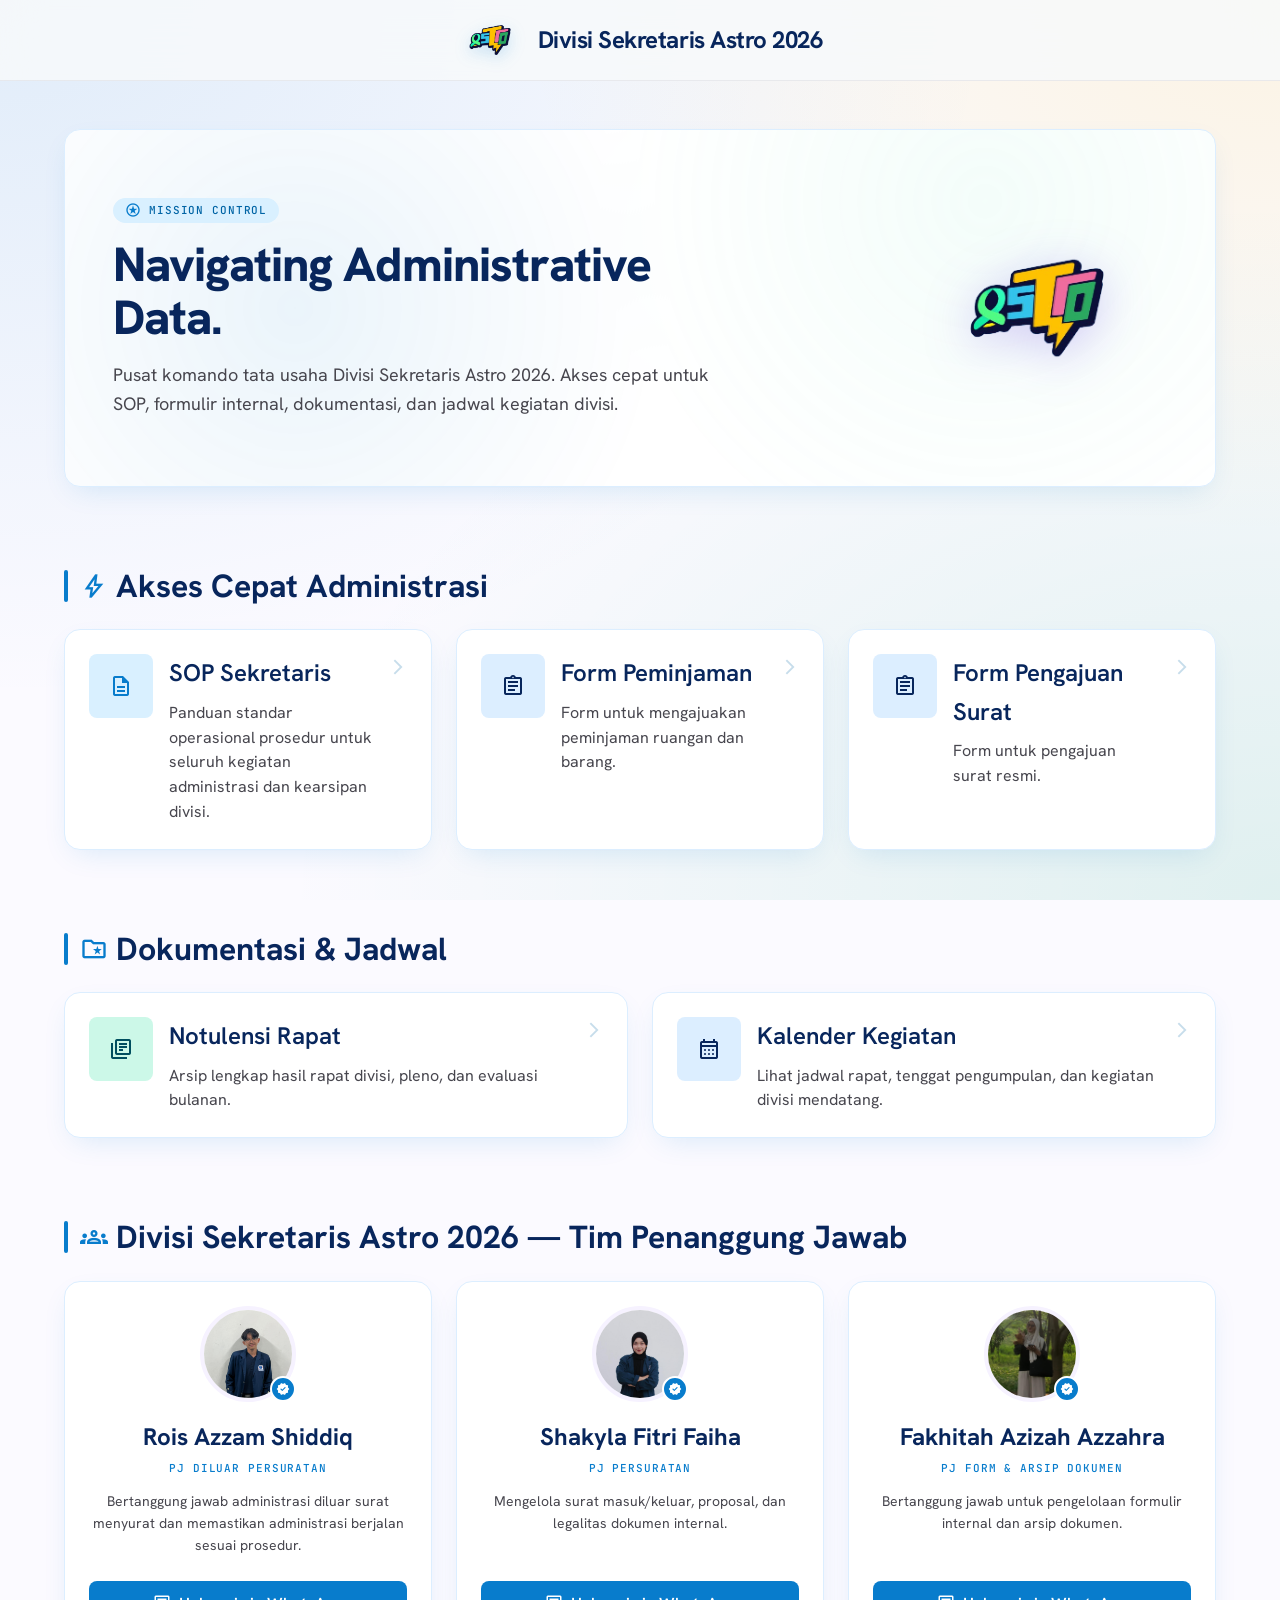
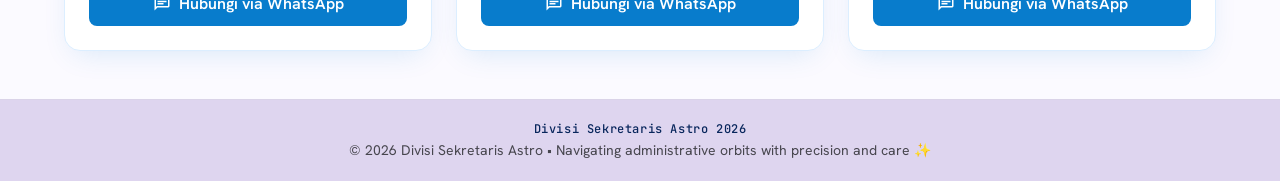
==== commit b66b3661: "edit sop" ====
--- a/index.html
+++ b/index.html
@@ -108,7 +108,7 @@
             <span class="material-symbols-outlined">description</span>
           </div>
           <div class="card-text">
-            <h3 class="card-title">SOP Sekretariat</h3>
+            <h3 class="card-title">SOP Sekretaris</h3>
             <p class="card-desc">
               Panduan standar operasional prosedur untuk seluruh kegiatan administrasi
               dan kearsipan divisi.
